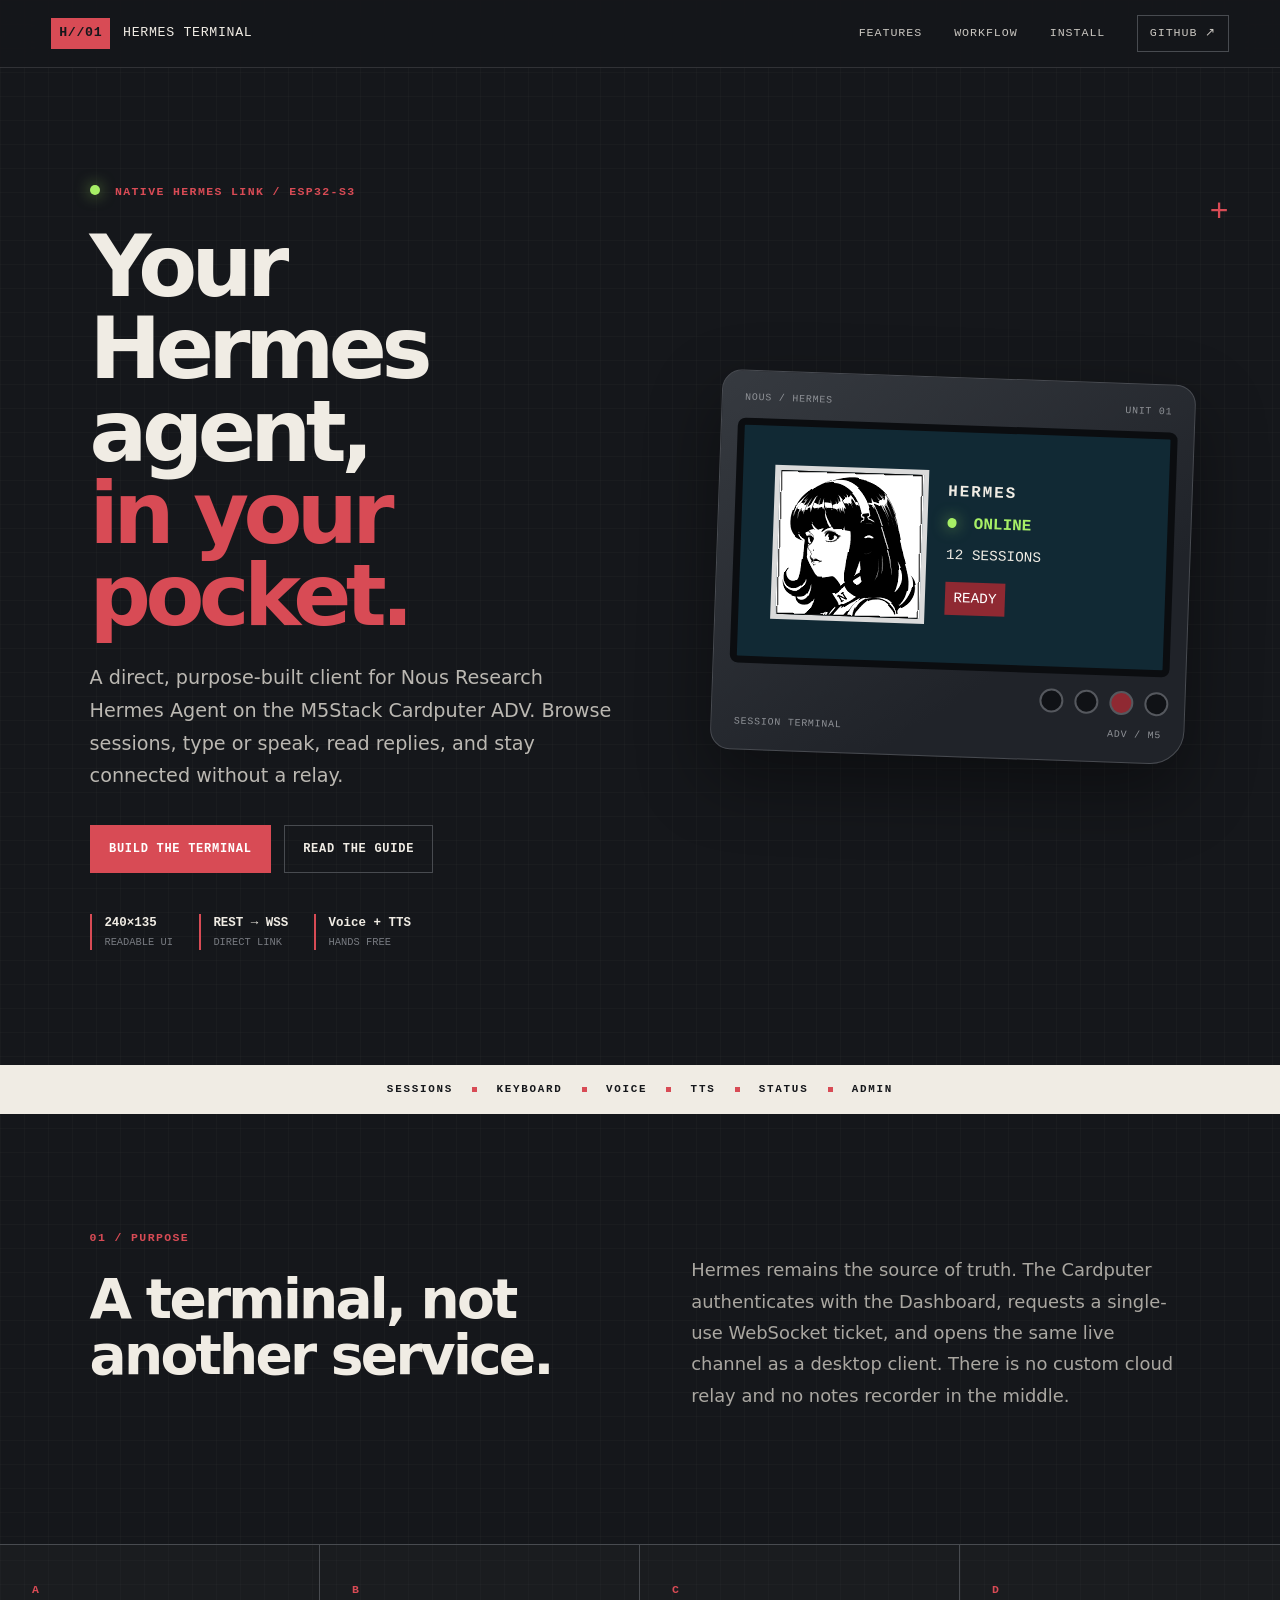
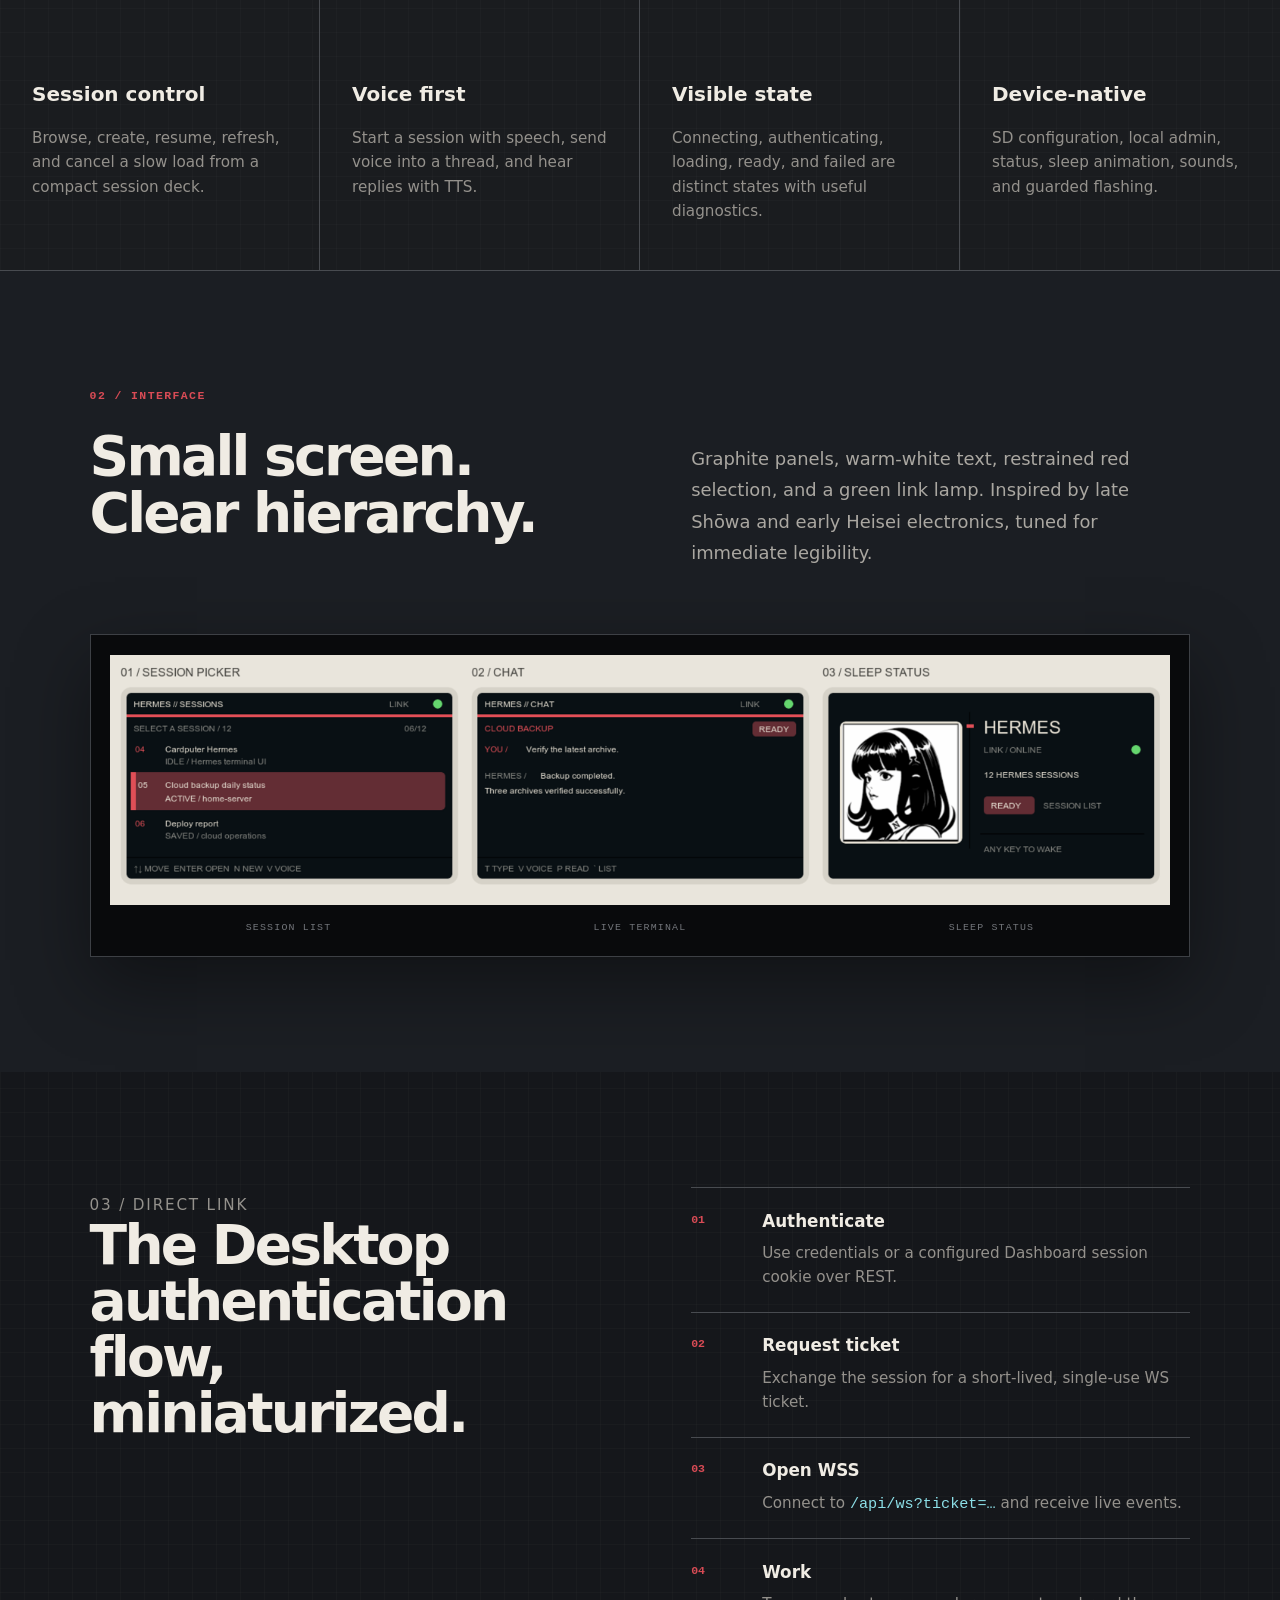
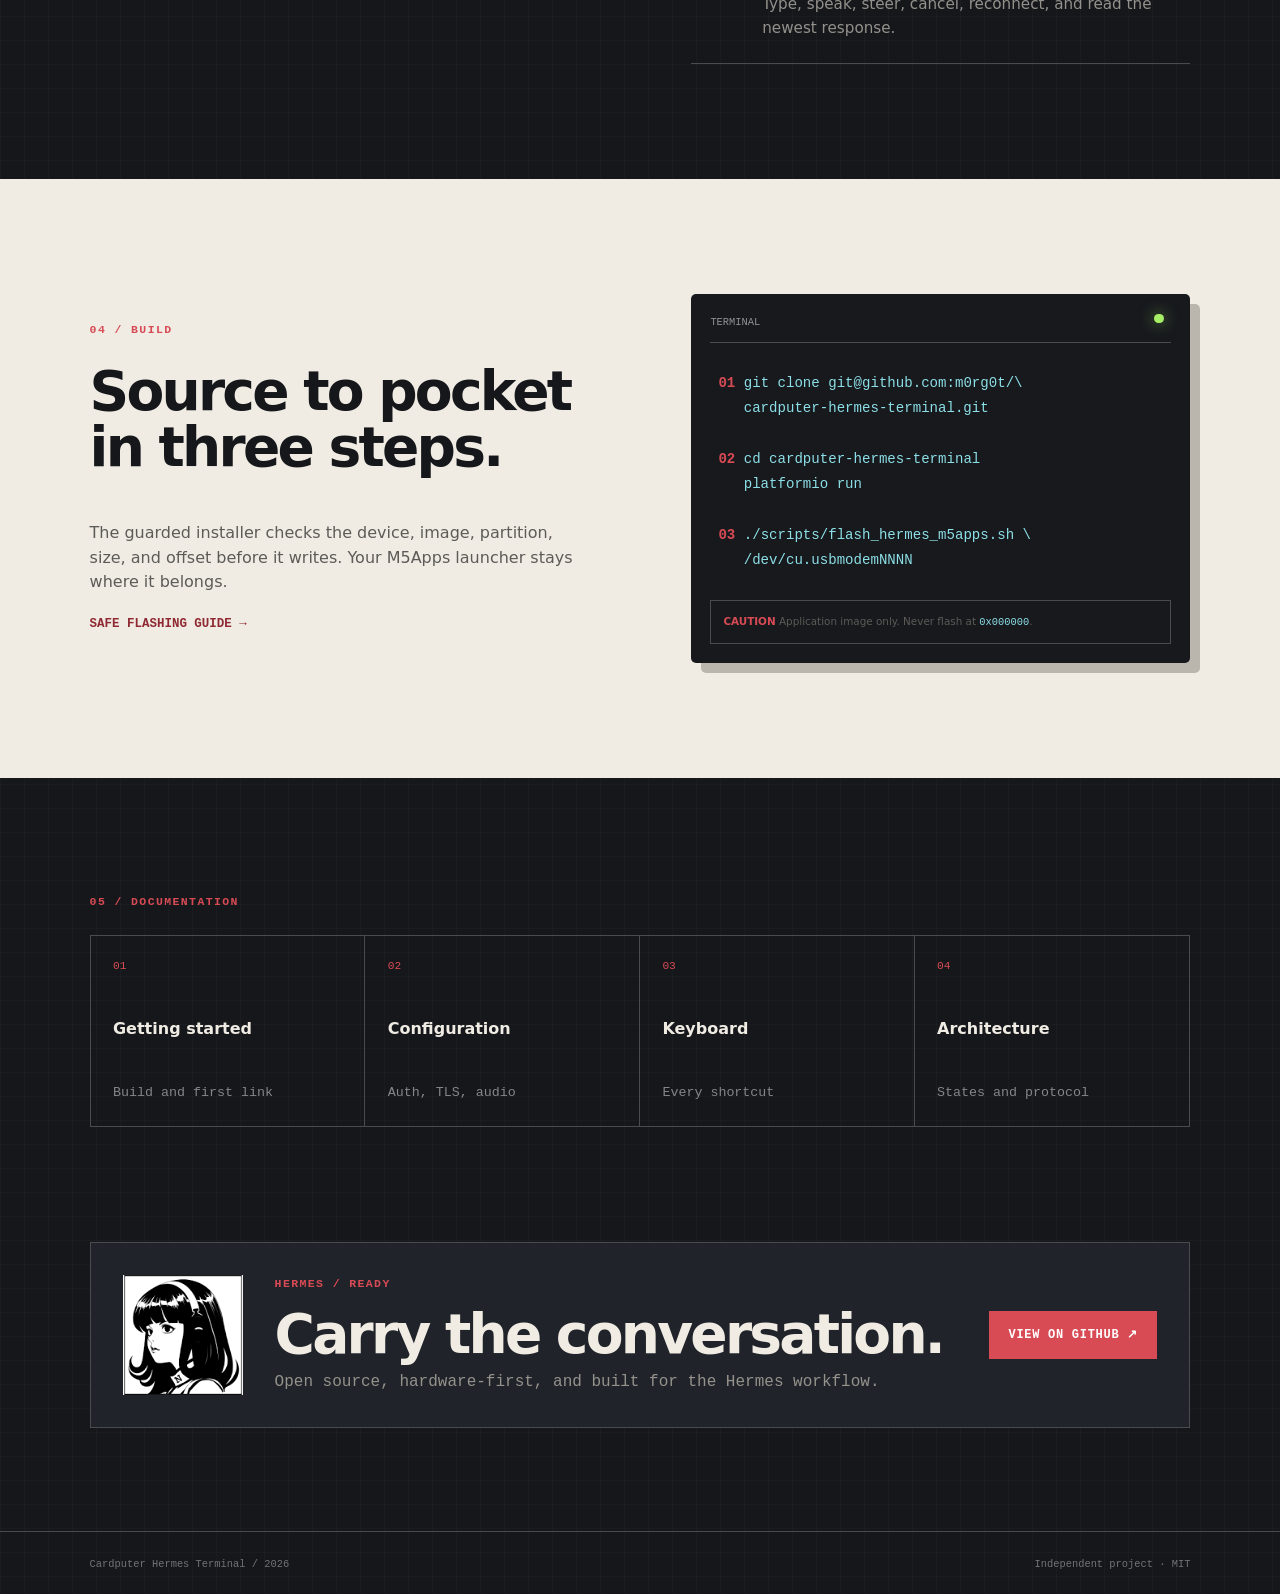
==== site/index.html @ 3d5b8fb5 "Launch Cardputer Hermes Terminal" ====
<!doctype html>
<html lang="en">
<head>
  <meta charset="utf-8">
  <meta name="viewport" content="width=device-width, initial-scale=1">
  <title>Cardputer Hermes Terminal</title>
  <meta name="description" content="A native pocket terminal for Nous Research Hermes Agent on M5Stack Cardputer ADV.">
  <meta name="theme-color" content="#17191d">
  <link rel="canonical" href="https://m0rg0t.github.io/cardputer-hermes-terminal/">
  <link rel="icon" href="assets/hermes-ready.png">
  <meta property="og:type" content="website">
  <meta property="og:title" content="Cardputer Hermes Terminal">
  <meta property="og:description" content="Sessions, chat, voice, TTS, and status — directly from a pocket terminal.">
  <meta property="og:url" content="https://m0rg0t.github.io/cardputer-hermes-terminal/">
  <meta property="og:image" content="https://m0rg0t.github.io/cardputer-hermes-terminal/assets/og.png">
  <meta name="twitter:card" content="summary_large_image">
  <link rel="stylesheet" href="styles.css">
</head>
<body>
  <a class="skip-link" href="#main">Skip to content</a>
  <header class="site-header">
    <a class="brand" href="#top"><span class="brand-mark">H//01</span><span>Hermes Terminal</span></a>
    <nav aria-label="Primary navigation">
      <a href="#features">Features</a><a href="#workflow">Workflow</a><a href="#install">Install</a>
      <a class="nav-button" href="https://github.com/m0rg0t/cardputer-hermes-terminal">GitHub ↗</a>
    </nav>
  </header>

  <main id="main">
    <section class="hero" id="top">
      <div class="hero-copy">
        <p class="eyebrow"><span class="led"></span> Native Hermes link / ESP32-S3</p>
        <h1>Your Hermes agent,<br><em>in your pocket.</em></h1>
        <p class="lede">A direct, purpose-built client for Nous Research Hermes Agent on the M5Stack Cardputer ADV. Browse sessions, type or speak, read replies, and stay connected without a relay.</p>
        <div class="hero-actions">
          <a class="button primary" href="https://github.com/m0rg0t/cardputer-hermes-terminal#quick-start">Build the terminal</a>
          <a class="button secondary" href="https://github.com/m0rg0t/cardputer-hermes-terminal/blob/main/docs/GETTING_STARTED.md">Read the guide</a>
        </div>
        <ul class="signal-row"><li><strong>240×135</strong><span>readable UI</span></li><li><strong>REST → WSS</strong><span>direct link</span></li><li><strong>Voice + TTS</strong><span>hands free</span></li></ul>
      </div>
      <div class="terminal-card">
        <div class="terminal-label"><span>NOUS / HERMES</span><span>UNIT 01</span></div>
        <div class="terminal-screen">
          <img src="assets/hermes-ready.png" alt="Hermes portrait">
          <div class="screen-copy"><p>HERMES</p><strong><span class="led"></span> ONLINE</strong><span>12 SESSIONS</span><span class="ready">READY</span></div>
        </div>
        <div class="terminal-controls" aria-hidden="true"><span></span><span></span><span class="red"></span><span></span></div>
        <div class="terminal-foot"><span>SESSION TERMINAL</span><span>ADV / M5</span></div>
      </div>
    </section>

    <section class="ticker"><span>SESSIONS</span><i></i><span>KEYBOARD</span><i></i><span>VOICE</span><i></i><span>TTS</span><i></i><span>STATUS</span><i></i><span>ADMIN</span></section>

    <section class="section intro" id="features">
      <div><p class="section-no">01 / PURPOSE</p><h2>A terminal, not another service.</h2></div>
      <p>Hermes remains the source of truth. The Cardputer authenticates with the Dashboard, requests a single-use WebSocket ticket, and opens the same live channel as a desktop client. There is no custom cloud relay and no notes recorder in the middle.</p>
    </section>

    <section class="feature-grid">
      <article><span>A</span><h3>Session control</h3><p>Browse, create, resume, refresh, and cancel a slow load from a compact session deck.</p></article>
      <article><span>B</span><h3>Voice first</h3><p>Start a session with speech, send voice into a thread, and hear replies with TTS.</p></article>
      <article><span>C</span><h3>Visible state</h3><p>Connecting, authenticating, loading, ready, and failed are distinct states with useful diagnostics.</p></article>
      <article><span>D</span><h3>Device-native</h3><p>SD configuration, local admin, status, sleep animation, sounds, and guarded flashing.</p></article>
    </section>

    <section class="preview section" id="workflow">
      <div class="split-head"><div><p class="section-no">02 / INTERFACE</p><h2>Small screen.<br>Clear hierarchy.</h2></div><p>Graphite panels, warm-white text, restrained red selection, and a green link lamp. Inspired by late Shōwa and early Heisei electronics, tuned for immediate legibility.</p></div>
      <figure><img src="assets/pocket-terminal-preview.png" alt="Session list, chat terminal, and Hermes sleep screen previews" loading="lazy"><figcaption><span>SESSION LIST</span><span>LIVE TERMINAL</span><span>SLEEP STATUS</span></figcaption></figure>
    </section>

    <section class="flow section">
      <div><p class="section-no">03 / DIRECT LINK</p><h2>The Desktop authentication flow, miniaturized.</h2></div>
      <ol>
        <li><span>01</span><div><strong>Authenticate</strong><p>Use credentials or a configured Dashboard session cookie over REST.</p></div></li>
        <li><span>02</span><div><strong>Request ticket</strong><p>Exchange the session for a short-lived, single-use WS ticket.</p></div></li>
        <li><span>03</span><div><strong>Open WSS</strong><p>Connect to <code>/api/ws?ticket=…</code> and receive live events.</p></div></li>
        <li><span>04</span><div><strong>Work</strong><p>Type, speak, steer, cancel, reconnect, and read the newest response.</p></div></li>
      </ol>
    </section>

    <section class="install section" id="install">
      <div><p class="section-no">04 / BUILD</p><h2>Source to pocket<br>in three steps.</h2><p>The guarded installer checks the device, image, partition, size, and offset before it writes. Your M5Apps launcher stays where it belongs.</p><a class="text-link" href="https://github.com/m0rg0t/cardputer-hermes-terminal/blob/main/docs/SAFE_FLASHING.md">Safe flashing guide →</a></div>
      <div class="code-deck"><div><span>TERMINAL</span><span class="led"></span></div><pre><code><b>01</b> git clone git@github.com:m0rg0t/\
   cardputer-hermes-terminal.git

<b>02</b> cd cardputer-hermes-terminal
   platformio run

<b>03</b> ./scripts/flash_hermes_m5apps.sh \
   /dev/cu.usbmodemNNNN</code></pre><p><strong>CAUTION</strong> Application image only. Never flash at <code>0x000000</code>.</p></div>
    </section>

    <section class="docs section">
      <p class="section-no">05 / DOCUMENTATION</p>
      <div class="docs-grid">
        <a href="https://github.com/m0rg0t/cardputer-hermes-terminal/blob/main/docs/GETTING_STARTED.md"><span>01</span><strong>Getting started</strong><small>Build and first link</small></a>
        <a href="https://github.com/m0rg0t/cardputer-hermes-terminal/blob/main/docs/CONFIGURATION.md"><span>02</span><strong>Configuration</strong><small>Auth, TLS, audio</small></a>
        <a href="https://github.com/m0rg0t/cardputer-hermes-terminal/blob/main/docs/KEYBOARD_REFERENCE.md"><span>03</span><strong>Keyboard</strong><small>Every shortcut</small></a>
        <a href="https://github.com/m0rg0t/cardputer-hermes-terminal/blob/main/docs/ARCHITECTURE.md"><span>04</span><strong>Architecture</strong><small>States and protocol</small></a>
      </div>
    </section>

    <section class="final-cta"><img src="assets/hermes-ready.png" alt=""><div><p class="section-no">HERMES / READY</p><h2>Carry the conversation.</h2><p>Open source, hardware-first, and built for the Hermes workflow.</p></div><a class="button primary" href="https://github.com/m0rg0t/cardputer-hermes-terminal">View on GitHub ↗</a></section>
  </main>
  <footer><span>Cardputer Hermes Terminal / 2026</span><span>Independent project · MIT</span></footer>
</body>
</html>
---- site/styles.css ----
:root{--ink:#15171b;--panel:#202329;--paper:#f0ece4;--muted:#a7a49e;--line:#484b50;--red:#d84b55;--red-dark:#8f2932;--green:#a7ef66;--cyan:#8cdfe7;--shadow:0 28px 70px #0006}*{box-sizing:border-box}html{scroll-behavior:smooth}body{margin:0;color:var(--paper);background:linear-gradient(#ffffff05 1px,transparent 1px),linear-gradient(90deg,#ffffff05 1px,transparent 1px),var(--ink);background-size:24px 24px;font-family:SFMono-Regular,"Roboto Mono",ui-monospace,monospace;line-height:1.55}a{color:inherit}img{max-width:100%;display:block}.skip-link{position:fixed;left:1rem;top:-4rem;z-index:100;padding:.7rem 1rem;background:var(--paper);color:var(--ink)}.skip-link:focus{top:1rem}.site-header{position:sticky;top:0;z-index:20;display:flex;align-items:center;justify-content:space-between;min-height:68px;padding:0 clamp(1rem,4vw,4rem);border-bottom:1px solid #ffffff1f;background:#15171be8;backdrop-filter:blur(18px)}.brand{display:flex;align-items:center;gap:.8rem;text-decoration:none;text-transform:uppercase;letter-spacing:.05em;font-size:.83rem}.brand-mark{padding:.35rem .5rem;color:var(--ink);background:var(--red);font-weight:900}nav{display:flex;align-items:center;gap:clamp(.8rem,2.5vw,2.2rem)}nav a{color:#c9c6c0;font-size:.73rem;text-decoration:none;text-transform:uppercase;letter-spacing:.08em}nav a:hover,nav a:focus-visible{color:#fff}.nav-button{padding:.52rem .72rem;border:1px solid var(--line)}main{overflow:hidden}.hero{min-height:min(820px,calc(100vh - 68px));display:grid;grid-template-columns:minmax(0,1.05fr) minmax(320px,.95fr);gap:clamp(3rem,8vw,8rem);align-items:center;padding:clamp(4rem,9vw,9rem) clamp(1.25rem,7vw,8rem);position:relative}.hero:before{content:"+";position:absolute;right:4vw;top:12%;color:var(--red);font-size:2rem}.eyebrow,.section-no{margin:0 0 1.5rem;color:var(--red);font-size:.72rem;font-weight:800;letter-spacing:.12em;text-transform:uppercase}.led{display:inline-block;width:.62rem;height:.62rem;margin-right:.45rem;border-radius:50%;background:var(--green);box-shadow:0 0 15px #a7ef66a6}h1,h2,h3,p{margin-top:0}h1{margin-bottom:1.6rem;font:800 clamp(2.8rem,6.7vw,6.8rem)/.96 system-ui,sans-serif;letter-spacing:-.065em}h1 em{color:var(--red);font-style:normal}.lede{max-width:700px;color:#bbb8b2;font:400 clamp(1rem,1.5vw,1.25rem)/1.7 system-ui,sans-serif}.hero-actions{display:flex;flex-wrap:wrap;gap:.8rem;margin:2rem 0 2.6rem}.button{display:inline-flex;min-height:48px;align-items:center;justify-content:center;padding:.8rem 1.15rem;border:1px solid var(--line);text-decoration:none;text-transform:uppercase;letter-spacing:.06em;font-size:.75rem;font-weight:900}.button.primary{background:var(--red);border-color:var(--red);color:#fff}.button.primary:hover,.button.primary:focus-visible{background:#f15a65}.button.secondary:hover,.button.secondary:focus-visible{border-color:var(--paper)}.signal-row{display:flex;flex-wrap:wrap;gap:1.6rem;padding:0;margin:0;list-style:none}.signal-row li{display:grid;padding-left:.8rem;border-left:2px solid var(--red)}.signal-row strong{font-size:.78rem}.signal-row span{color:#777a80;font-size:.65rem;text-transform:uppercase}.terminal-card{max-width:520px;width:100%;justify-self:end;padding:1rem;border:1px solid #484b51;border-radius:20px 20px 34px 20px;background:linear-gradient(145deg,#363a40,#202329 70%);box-shadow:var(--shadow);transform:rotate(2deg)}.terminal-label,.terminal-foot{display:flex;justify-content:space-between;color:#8f9297;font-size:.62rem;letter-spacing:.08em}.terminal-label{padding:.2rem .4rem .8rem}.terminal-foot{padding:.8rem .4rem .2rem}.terminal-screen{aspect-ratio:16/8.9;display:grid;grid-template-columns:.9fr 1.1fr;gap:1.2rem;align-items:center;padding:clamp(1rem,3vw,2rem);border:7px solid #0b0d10;border-radius:8px;background:#112934}.terminal-screen img{width:100%;aspect-ratio:1;object-fit:cover;image-rendering:pixelated;filter:grayscale(1) contrast(1.16);border:5px solid var(--cyan)}.screen-copy{display:grid;gap:.45rem}.screen-copy p{margin:0;font-weight:900;letter-spacing:.12em}.screen-copy strong{color:var(--green);font-size:clamp(.75rem,1.5vw,1rem)}.screen-copy span{font-size:clamp(.67rem,1.25vw,.9rem)}.screen-copy .ready{margin-top:.5rem;padding:.35rem .55rem;width:max-content;background:var(--red-dark);color:#fff}.terminal-controls{display:flex;justify-content:flex-end;gap:.7rem;padding-top:.9rem}.terminal-controls span{width:24px;height:24px;border-radius:50%;background:#101216;border:2px solid #55585e}.terminal-controls .red{background:var(--red-dark)}.ticker{display:flex;gap:1.2rem;align-items:center;justify-content:center;overflow:hidden;white-space:nowrap;padding:1rem;background:var(--paper);color:var(--ink);font-size:.68rem;font-weight:900;letter-spacing:.16em}.ticker i{width:5px;height:5px;background:var(--red)}.section{padding:clamp(4.5rem,9vw,9rem) clamp(1.25rem,7vw,8rem)}.intro,.split-head,.flow,.install{display:grid;grid-template-columns:1fr 1fr;gap:clamp(2rem,8vw,8rem);align-items:end}h2{font:800 clamp(2.2rem,4.3vw,4.6rem)/1.02 system-ui,sans-serif;letter-spacing:-.05em}.intro>p,.split-head>p{color:#aaa7a1;font:400 clamp(1rem,1.4vw,1.2rem)/1.75 system-ui,sans-serif}.feature-grid{display:grid;grid-template-columns:repeat(4,1fr);border-block:1px solid var(--line)}.feature-grid article{min-height:280px;padding:2rem;border-right:1px solid var(--line);background:#ffffff05}.feature-grid article:last-child{border-right:0}.feature-grid article>span,.flow li>span{color:var(--red);font-size:.72rem;font-weight:900}.feature-grid h3{margin-top:5rem;font:700 1.25rem system-ui,sans-serif}.feature-grid p,.flow p{color:#94918c;font:.95rem/1.6 system-ui,sans-serif}.preview{background:#1b1e23}.split-head{margin-bottom:3rem}.preview figure{margin:0;padding:clamp(.5rem,1.5vw,1.2rem);background:#090a0c;border:1px solid #3d4045;box-shadow:var(--shadow)}.preview figure img{width:100%}.preview figcaption{display:flex;justify-content:space-around;padding:.9rem .3rem .1rem;color:#73767b;font-size:.62rem;letter-spacing:.12em}.flow{align-items:start}.flow ol{margin:0;padding:0;list-style:none;border-top:1px solid var(--line)}.flow li{display:grid;grid-template-columns:55px 1fr;gap:1rem;padding:1.4rem 0;border-bottom:1px solid var(--line)}.flow strong{font:700 1.05rem system-ui,sans-serif}.flow p{margin:.35rem 0 0}.install{align-items:center;background:var(--paper);color:var(--ink)}.install>div>p:not(.section-no){color:#5d5b57;font-family:system-ui,sans-serif}.text-link{color:var(--red-dark);font-size:.78rem;font-weight:900;text-decoration:none;text-transform:uppercase}.code-deck{padding:1.2rem;color:var(--paper);background:#17191d;border-radius:5px;box-shadow:10px 10px #bbb6ad}.code-deck>div{display:flex;justify-content:space-between;padding-bottom:.8rem;border-bottom:1px solid var(--line);color:#8f9297;font-size:.65rem}.code-deck pre{margin:0;padding:1.7rem .5rem;overflow:auto;font-size:clamp(.68rem,1.1vw,.9rem);line-height:1.8}.code-deck b{color:var(--red)}.code-deck>p{margin:0;padding:.75rem;color:#a5a19a;border:1px solid var(--line);font-size:.65rem}.code-deck>p strong{color:var(--red)}code{color:var(--cyan)}.docs-grid{display:grid;grid-template-columns:repeat(4,1fr);border:1px solid var(--line)}.docs-grid a{min-height:190px;display:grid;align-content:space-between;padding:1.4rem;border-right:1px solid var(--line);text-decoration:none}.docs-grid a:last-child{border-right:0}.docs-grid a:hover,.docs-grid a:focus-visible{background:var(--red-dark)}.docs-grid span{color:var(--red);font-size:.7rem}.docs-grid strong{font-family:system-ui,sans-serif}.docs-grid small{color:#83868b}.final-cta{margin:0 clamp(1.25rem,7vw,8rem) clamp(4rem,8vw,8rem);display:grid;grid-template-columns:120px 1fr auto;gap:2rem;align-items:center;padding:2rem;background:#202329;border:1px solid var(--line)}.final-cta img{width:120px;filter:grayscale(1) contrast(1.1)}.final-cta h2{margin-bottom:.5rem}.final-cta p{color:#95928c;margin-bottom:0}.final-cta .section-no{color:var(--red);margin-bottom:.8rem}footer{display:flex;justify-content:space-between;padding:1.5rem clamp(1.25rem,7vw,8rem);border-top:1px solid var(--line);color:#707378;font-size:.65rem}@media(max-width:900px){nav a:not(.nav-button){display:none}.hero,.intro,.split-head,.flow,.install{grid-template-columns:1fr}.terminal-card{justify-self:center}.feature-grid,.docs-grid{grid-template-columns:repeat(2,1fr)}.feature-grid article:nth-child(2),.docs-grid a:nth-child(2){border-right:0}.feature-grid article:nth-child(-n+2),.docs-grid a:nth-child(-n+2){border-bottom:1px solid var(--line)}.final-cta{grid-template-columns:80px 1fr}.final-cta img{width:80px}.final-cta .button{grid-column:1/-1}}@media(max-width:560px){.brand span:last-child{display:none}.hero{grid-template-columns:1fr;padding-top:5rem}h1{font-size:clamp(2.6rem,15vw,4.5rem)}.terminal-screen{gap:.7rem;padding:.8rem}.feature-grid,.docs-grid{grid-template-columns:1fr}.feature-grid article,.docs-grid a{border-right:0;border-bottom:1px solid var(--line)}.feature-grid article:last-child,.docs-grid a:last-child{border-bottom:0}.feature-grid article{min-height:220px}.feature-grid h3{margin-top:3rem}.preview figcaption{font-size:.5rem}.final-cta{grid-template-columns:1fr}.final-cta img{width:96px}footer{flex-direction:column;gap:.5rem}}@media(prefers-reduced-motion:reduce){html{scroll-behavior:auto}}
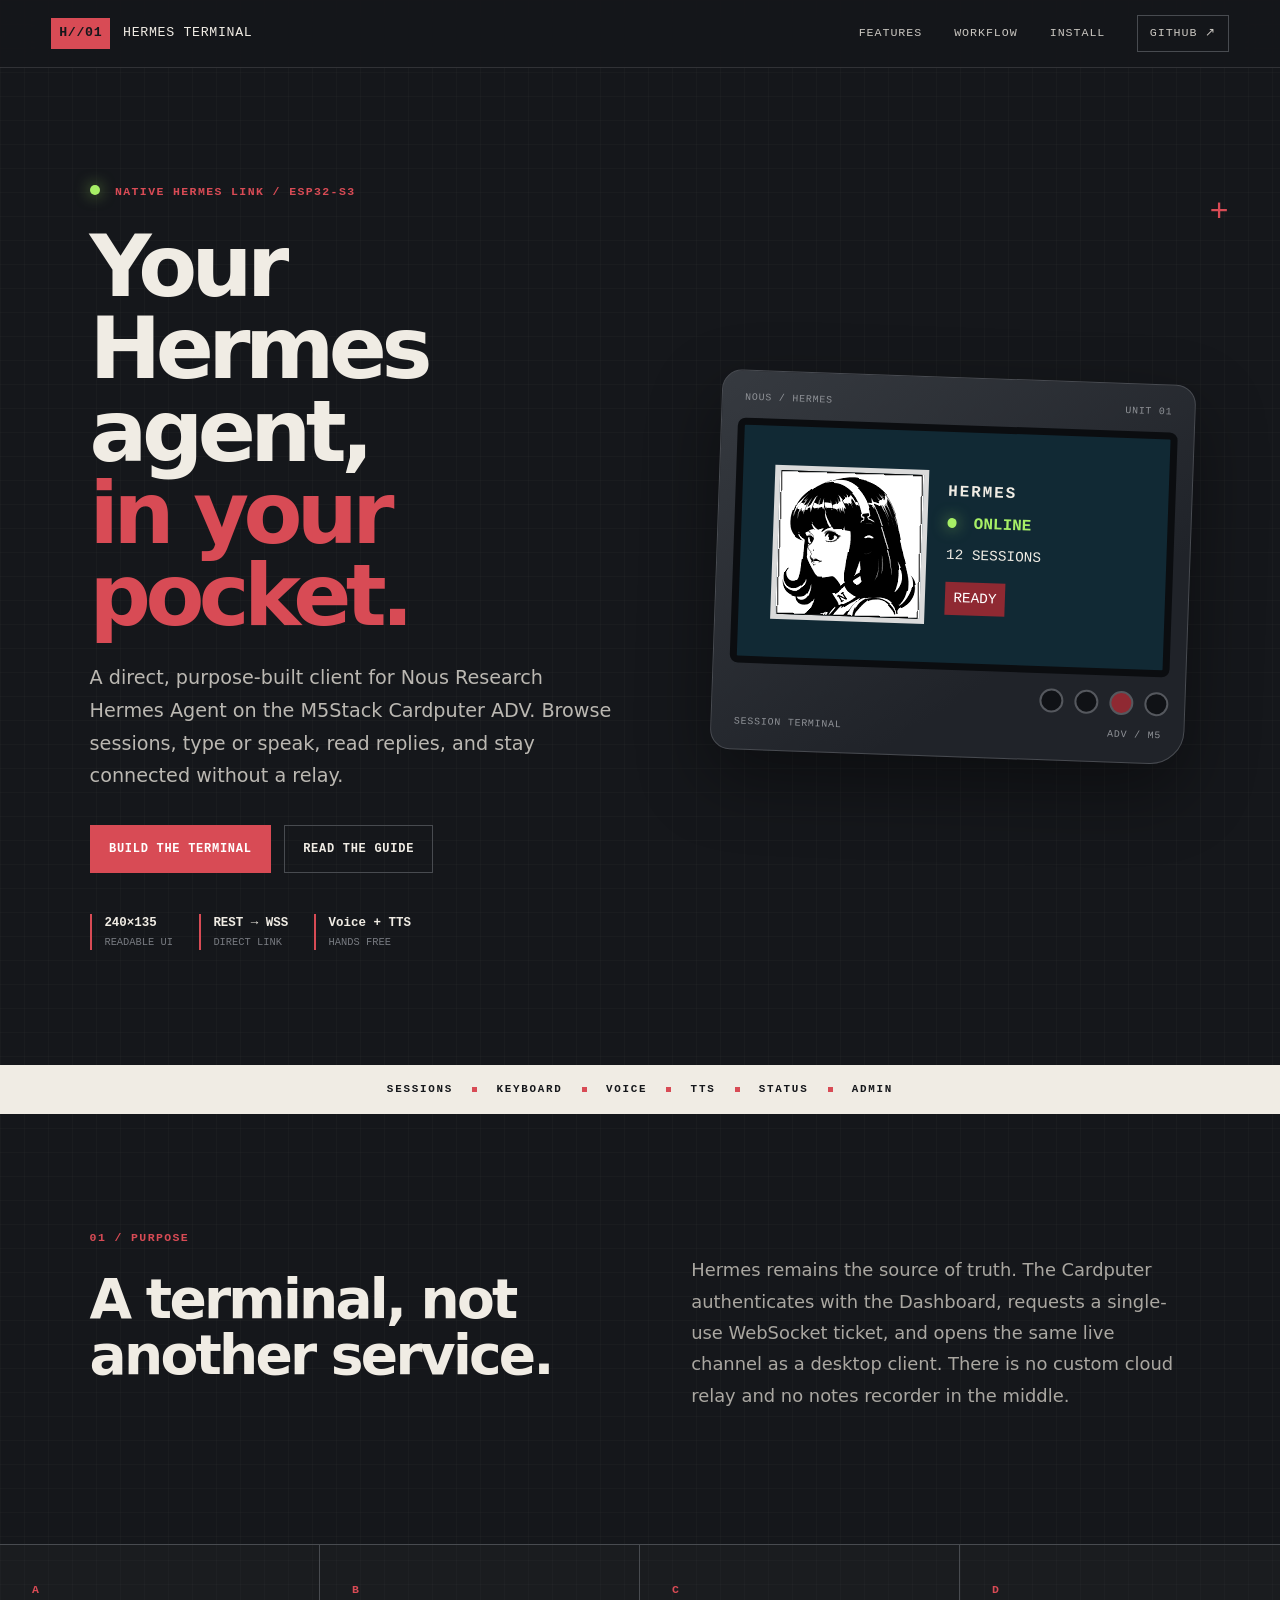
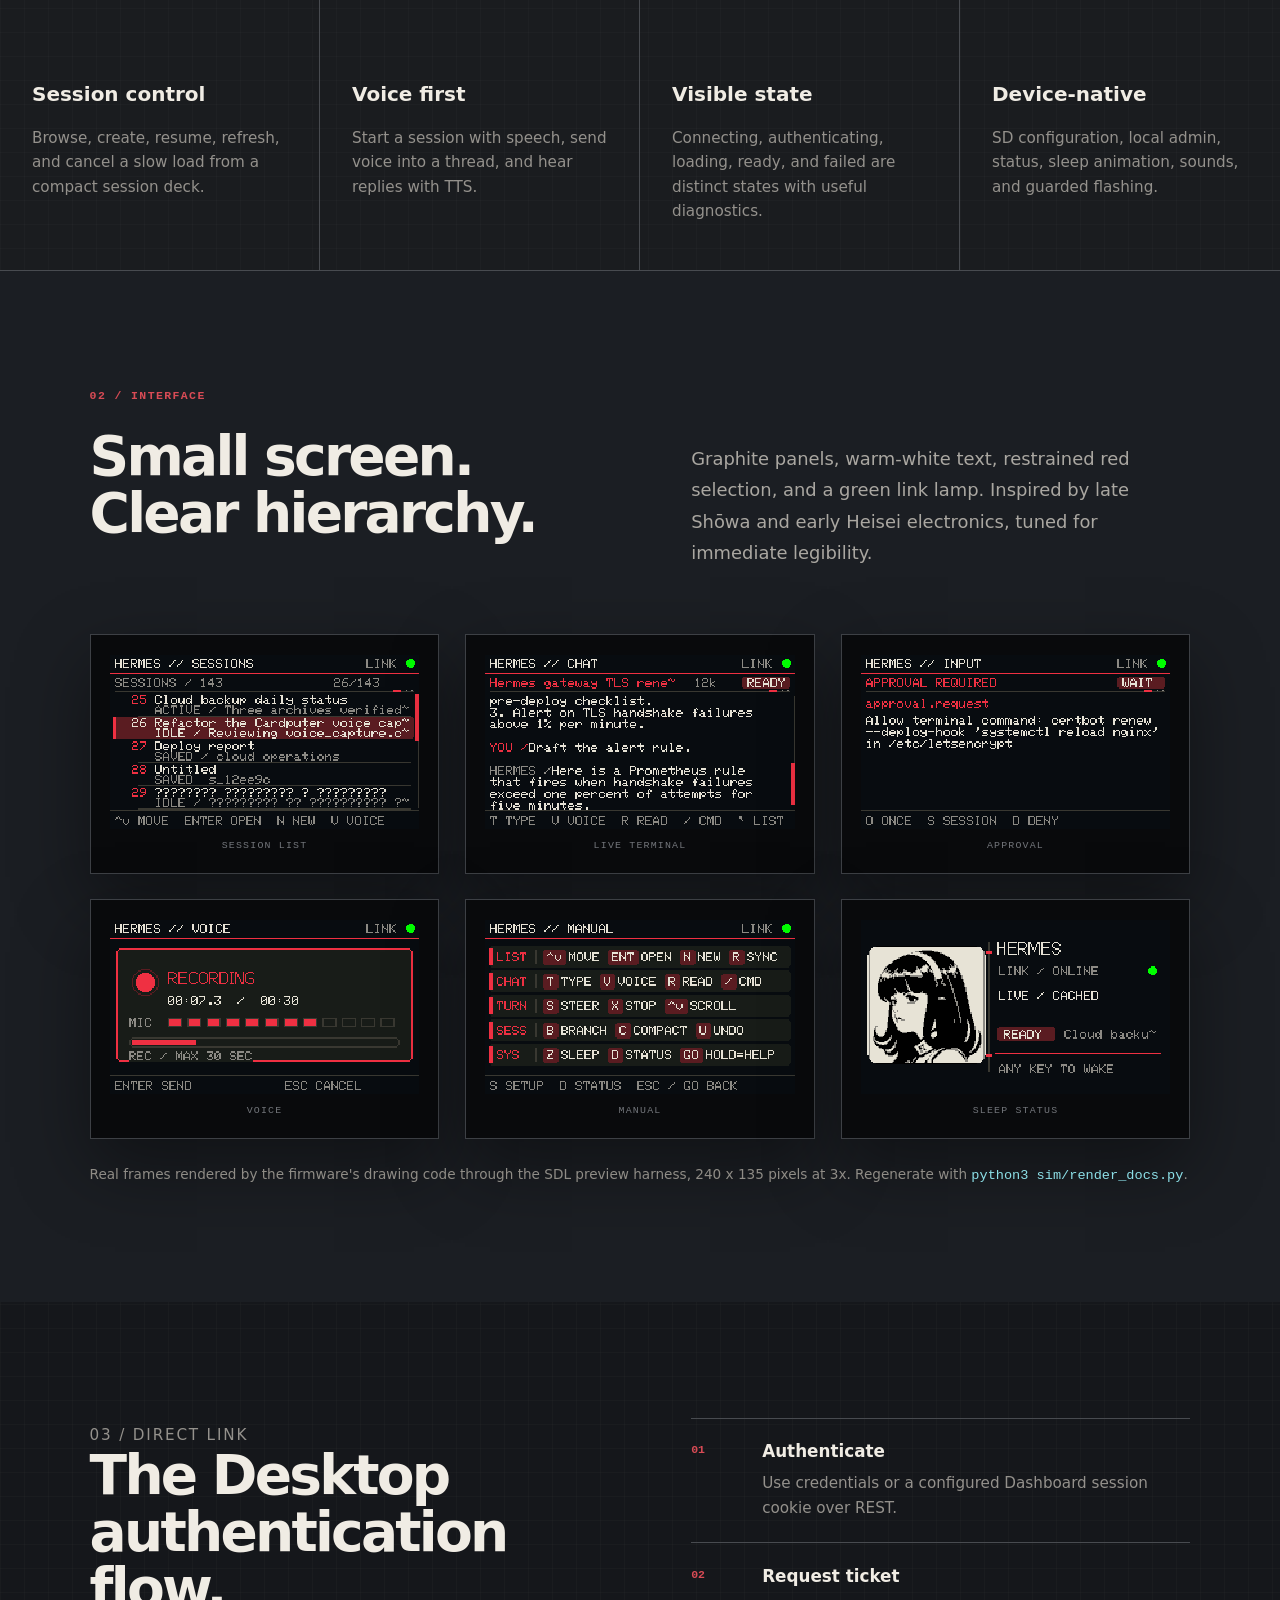
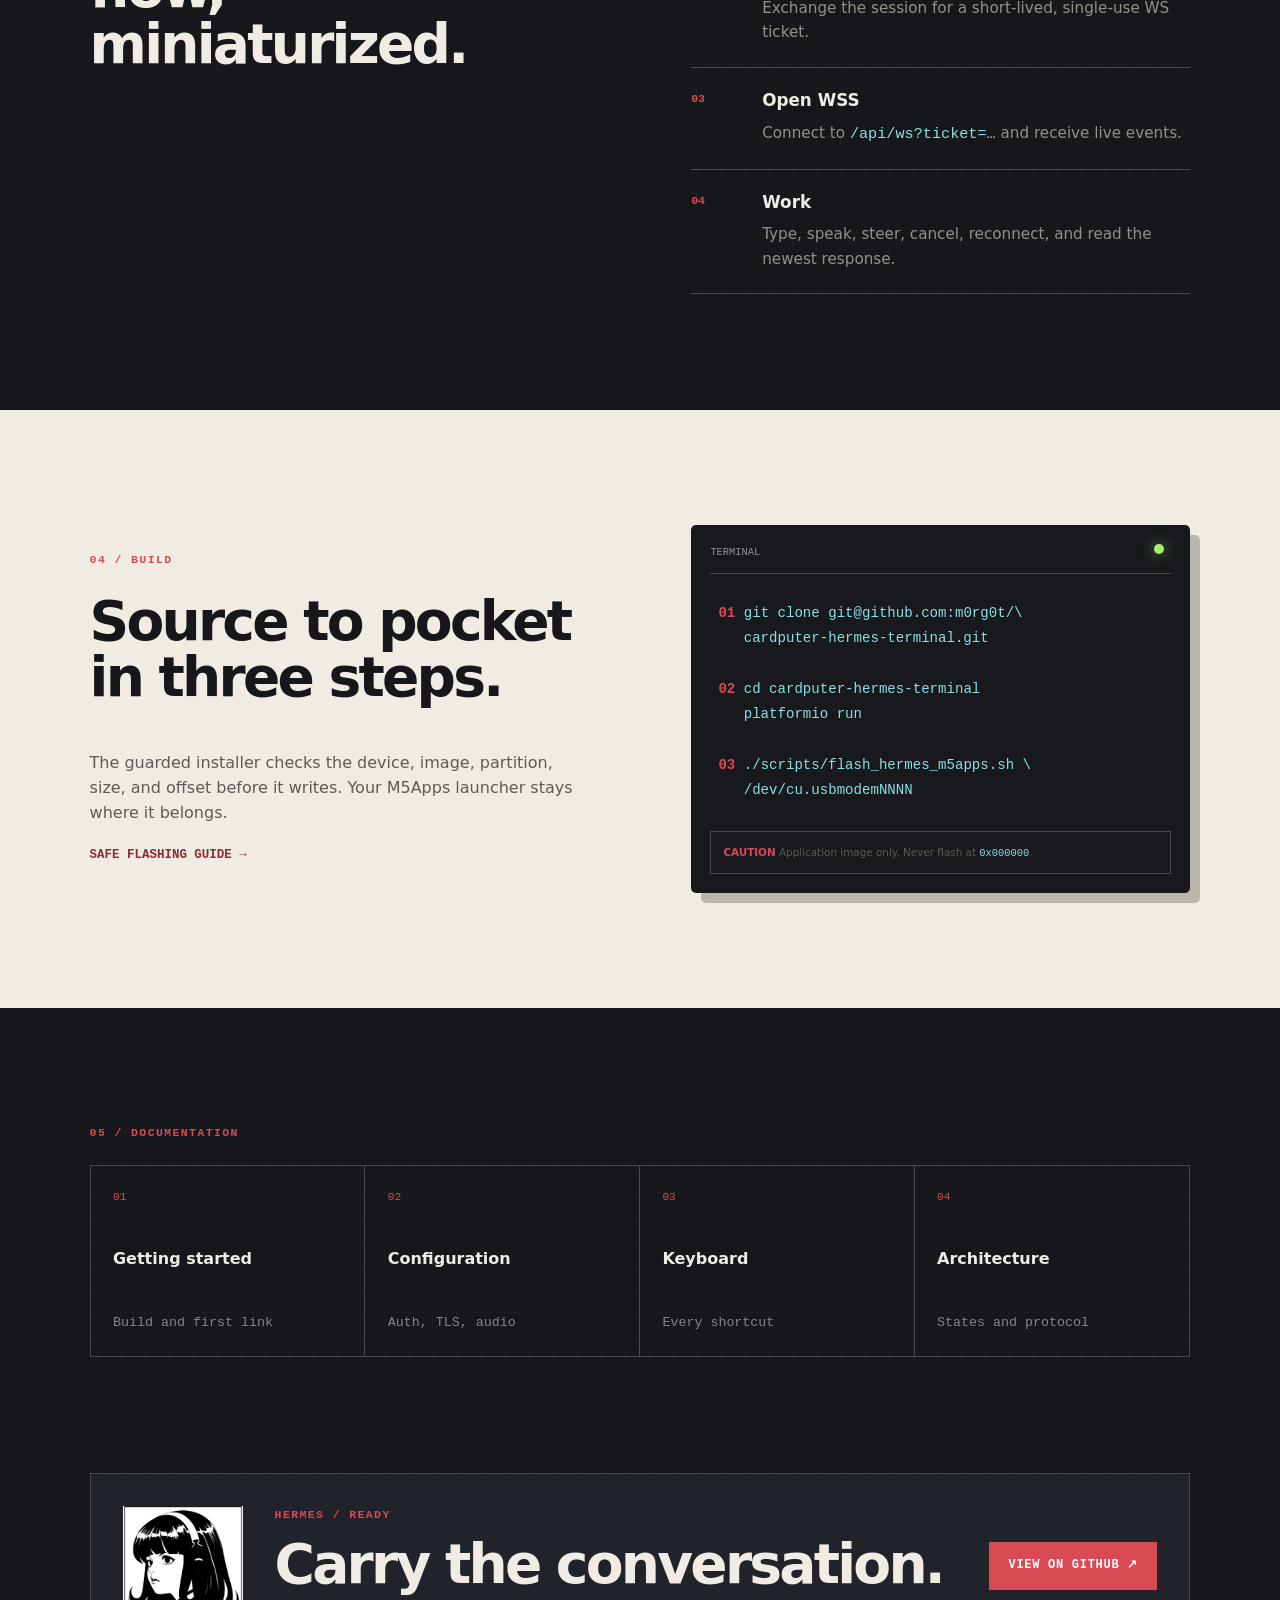
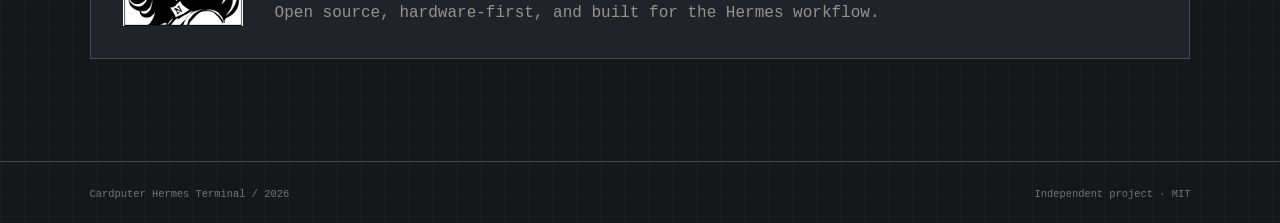
==== commit 0faa2366: "Use rendered screens in README, docs, and site Phase 5: replace the hand-drawn SVG/PNG mock-ups with" ====
--- a/site/index.html
+++ b/site/index.html
@@ -65,7 +65,15 @@
 
     <section class="preview section" id="workflow">
       <div class="split-head"><div><p class="section-no">02 / INTERFACE</p><h2>Small screen.<br>Clear hierarchy.</h2></div><p>Graphite panels, warm-white text, restrained red selection, and a green link lamp. Inspired by late Shōwa and early Heisei electronics, tuned for immediate legibility.</p></div>
-      <figure><img src="assets/pocket-terminal-preview.png" alt="Session list, chat terminal, and Hermes sleep screen previews" loading="lazy"><figcaption><span>SESSION LIST</span><span>LIVE TERMINAL</span><span>SLEEP STATUS</span></figcaption></figure>
+      <div class="shots">
+        <figure><img src="assets/screens/sessions-list.png" width="720" height="405" alt="Session list with 143 cached sessions" loading="lazy"><figcaption>SESSION LIST</figcaption></figure>
+        <figure><img src="assets/screens/chat-long.png" width="720" height="405" alt="Chat transcript with a word-wrapped Hermes reply" loading="lazy"><figcaption>LIVE TERMINAL</figcaption></figure>
+        <figure><img src="assets/screens/approval.png" width="720" height="405" alt="Tool approval request with once, session, and deny choices" loading="lazy"><figcaption>APPROVAL</figcaption></figure>
+        <figure><img src="assets/screens/recording.png" width="720" height="405" alt="Voice recording with a twelve segment level meter" loading="lazy"><figcaption>VOICE</figcaption></figure>
+        <figure><img src="assets/screens/help-manual.png" width="720" height="405" alt="On-device key manual" loading="lazy"><figcaption>MANUAL</figcaption></figure>
+        <figure><img src="assets/screens/sleep-ready.png" width="720" height="405" alt="Hermes portrait sleep screen" loading="lazy"><figcaption>SLEEP STATUS</figcaption></figure>
+      </div>
+      <p class="shots-note">Real frames rendered by the firmware's drawing code through the SDL preview harness, 240 x 135 pixels at 3x. Regenerate with <code>python3 sim/render_docs.py</code>.</p>
     </section>
 
     <section class="flow section">
--- a/site/styles.css
+++ b/site/styles.css
@@ -1 +1 @@
-:root{--ink:#15171b;--panel:#202329;--paper:#f0ece4;--muted:#a7a49e;--line:#484b50;--red:#d84b55;--red-dark:#8f2932;--green:#a7ef66;--cyan:#8cdfe7;--shadow:0 28px 70px #0006}*{box-sizing:border-box}html{scroll-behavior:smooth}body{margin:0;color:var(--paper);background:linear-gradient(#ffffff05 1px,transparent 1px),linear-gradient(90deg,#ffffff05 1px,transparent 1px),var(--ink);background-size:24px 24px;font-family:SFMono-Regular,"Roboto Mono",ui-monospace,monospace;line-height:1.55}a{color:inherit}img{max-width:100%;display:block}.skip-link{position:fixed;left:1rem;top:-4rem;z-index:100;padding:.7rem 1rem;background:var(--paper);color:var(--ink)}.skip-link:focus{top:1rem}.site-header{position:sticky;top:0;z-index:20;display:flex;align-items:center;justify-content:space-between;min-height:68px;padding:0 clamp(1rem,4vw,4rem);border-bottom:1px solid #ffffff1f;background:#15171be8;backdrop-filter:blur(18px)}.brand{display:flex;align-items:center;gap:.8rem;text-decoration:none;text-transform:uppercase;letter-spacing:.05em;font-size:.83rem}.brand-mark{padding:.35rem .5rem;color:var(--ink);background:var(--red);font-weight:900}nav{display:flex;align-items:center;gap:clamp(.8rem,2.5vw,2.2rem)}nav a{color:#c9c6c0;font-size:.73rem;text-decoration:none;text-transform:uppercase;letter-spacing:.08em}nav a:hover,nav a:focus-visible{color:#fff}.nav-button{padding:.52rem .72rem;border:1px solid var(--line)}main{overflow:hidden}.hero{min-height:min(820px,calc(100vh - 68px));display:grid;grid-template-columns:minmax(0,1.05fr) minmax(320px,.95fr);gap:clamp(3rem,8vw,8rem);align-items:center;padding:clamp(4rem,9vw,9rem) clamp(1.25rem,7vw,8rem);position:relative}.hero:before{content:"+";position:absolute;right:4vw;top:12%;color:var(--red);font-size:2rem}.eyebrow,.section-no{margin:0 0 1.5rem;color:var(--red);font-size:.72rem;font-weight:800;letter-spacing:.12em;text-transform:uppercase}.led{display:inline-block;width:.62rem;height:.62rem;margin-right:.45rem;border-radius:50%;background:var(--green);box-shadow:0 0 15px #a7ef66a6}h1,h2,h3,p{margin-top:0}h1{margin-bottom:1.6rem;font:800 clamp(2.8rem,6.7vw,6.8rem)/.96 system-ui,sans-serif;letter-spacing:-.065em}h1 em{color:var(--red);font-style:normal}.lede{max-width:700px;color:#bbb8b2;font:400 clamp(1rem,1.5vw,1.25rem)/1.7 system-ui,sans-serif}.hero-actions{display:flex;flex-wrap:wrap;gap:.8rem;margin:2rem 0 2.6rem}.button{display:inline-flex;min-height:48px;align-items:center;justify-content:center;padding:.8rem 1.15rem;border:1px solid var(--line);text-decoration:none;text-transform:uppercase;letter-spacing:.06em;font-size:.75rem;font-weight:900}.button.primary{background:var(--red);border-color:var(--red);color:#fff}.button.primary:hover,.button.primary:focus-visible{background:#f15a65}.button.secondary:hover,.button.secondary:focus-visible{border-color:var(--paper)}.signal-row{display:flex;flex-wrap:wrap;gap:1.6rem;padding:0;margin:0;list-style:none}.signal-row li{display:grid;padding-left:.8rem;border-left:2px solid var(--red)}.signal-row strong{font-size:.78rem}.signal-row span{color:#777a80;font-size:.65rem;text-transform:uppercase}.terminal-card{max-width:520px;width:100%;justify-self:end;padding:1rem;border:1px solid #484b51;border-radius:20px 20px 34px 20px;background:linear-gradient(145deg,#363a40,#202329 70%);box-shadow:var(--shadow);transform:rotate(2deg)}.terminal-label,.terminal-foot{display:flex;justify-content:space-between;color:#8f9297;font-size:.62rem;letter-spacing:.08em}.terminal-label{padding:.2rem .4rem .8rem}.terminal-foot{padding:.8rem .4rem .2rem}.terminal-screen{aspect-ratio:16/8.9;display:grid;grid-template-columns:.9fr 1.1fr;gap:1.2rem;align-items:center;padding:clamp(1rem,3vw,2rem);border:7px solid #0b0d10;border-radius:8px;background:#112934}.terminal-screen img{width:100%;aspect-ratio:1;object-fit:cover;image-rendering:pixelated;filter:grayscale(1) contrast(1.16);border:5px solid var(--cyan)}.screen-copy{display:grid;gap:.45rem}.screen-copy p{margin:0;font-weight:900;letter-spacing:.12em}.screen-copy strong{color:var(--green);font-size:clamp(.75rem,1.5vw,1rem)}.screen-copy span{font-size:clamp(.67rem,1.25vw,.9rem)}.screen-copy .ready{margin-top:.5rem;padding:.35rem .55rem;width:max-content;background:var(--red-dark);color:#fff}.terminal-controls{display:flex;justify-content:flex-end;gap:.7rem;padding-top:.9rem}.terminal-controls span{width:24px;height:24px;border-radius:50%;background:#101216;border:2px solid #55585e}.terminal-controls .red{background:var(--red-dark)}.ticker{display:flex;gap:1.2rem;align-items:center;justify-content:center;overflow:hidden;white-space:nowrap;padding:1rem;background:var(--paper);color:var(--ink);font-size:.68rem;font-weight:900;letter-spacing:.16em}.ticker i{width:5px;height:5px;background:var(--red)}.section{padding:clamp(4.5rem,9vw,9rem) clamp(1.25rem,7vw,8rem)}.intro,.split-head,.flow,.install{display:grid;grid-template-columns:1fr 1fr;gap:clamp(2rem,8vw,8rem);align-items:end}h2{font:800 clamp(2.2rem,4.3vw,4.6rem)/1.02 system-ui,sans-serif;letter-spacing:-.05em}.intro>p,.split-head>p{color:#aaa7a1;font:400 clamp(1rem,1.4vw,1.2rem)/1.75 system-ui,sans-serif}.feature-grid{display:grid;grid-template-columns:repeat(4,1fr);border-block:1px solid var(--line)}.feature-grid article{min-height:280px;padding:2rem;border-right:1px solid var(--line);background:#ffffff05}.feature-grid article:last-child{border-right:0}.feature-grid article>span,.flow li>span{color:var(--red);font-size:.72rem;font-weight:900}.feature-grid h3{margin-top:5rem;font:700 1.25rem system-ui,sans-serif}.feature-grid p,.flow p{color:#94918c;font:.95rem/1.6 system-ui,sans-serif}.preview{background:#1b1e23}.split-head{margin-bottom:3rem}.preview figure{margin:0;padding:clamp(.5rem,1.5vw,1.2rem);background:#090a0c;border:1px solid #3d4045;box-shadow:var(--shadow)}.preview figure img{width:100%}.preview figcaption{display:flex;justify-content:space-around;padding:.9rem .3rem .1rem;color:#73767b;font-size:.62rem;letter-spacing:.12em}.flow{align-items:start}.flow ol{margin:0;padding:0;list-style:none;border-top:1px solid var(--line)}.flow li{display:grid;grid-template-columns:55px 1fr;gap:1rem;padding:1.4rem 0;border-bottom:1px solid var(--line)}.flow strong{font:700 1.05rem system-ui,sans-serif}.flow p{margin:.35rem 0 0}.install{align-items:center;background:var(--paper);color:var(--ink)}.install>div>p:not(.section-no){color:#5d5b57;font-family:system-ui,sans-serif}.text-link{color:var(--red-dark);font-size:.78rem;font-weight:900;text-decoration:none;text-transform:uppercase}.code-deck{padding:1.2rem;color:var(--paper);background:#17191d;border-radius:5px;box-shadow:10px 10px #bbb6ad}.code-deck>div{display:flex;justify-content:space-between;padding-bottom:.8rem;border-bottom:1px solid var(--line);color:#8f9297;font-size:.65rem}.code-deck pre{margin:0;padding:1.7rem .5rem;overflow:auto;font-size:clamp(.68rem,1.1vw,.9rem);line-height:1.8}.code-deck b{color:var(--red)}.code-deck>p{margin:0;padding:.75rem;color:#a5a19a;border:1px solid var(--line);font-size:.65rem}.code-deck>p strong{color:var(--red)}code{color:var(--cyan)}.docs-grid{display:grid;grid-template-columns:repeat(4,1fr);border:1px solid var(--line)}.docs-grid a{min-height:190px;display:grid;align-content:space-between;padding:1.4rem;border-right:1px solid var(--line);text-decoration:none}.docs-grid a:last-child{border-right:0}.docs-grid a:hover,.docs-grid a:focus-visible{background:var(--red-dark)}.docs-grid span{color:var(--red);font-size:.7rem}.docs-grid strong{font-family:system-ui,sans-serif}.docs-grid small{color:#83868b}.final-cta{margin:0 clamp(1.25rem,7vw,8rem) clamp(4rem,8vw,8rem);display:grid;grid-template-columns:120px 1fr auto;gap:2rem;align-items:center;padding:2rem;background:#202329;border:1px solid var(--line)}.final-cta img{width:120px;filter:grayscale(1) contrast(1.1)}.final-cta h2{margin-bottom:.5rem}.final-cta p{color:#95928c;margin-bottom:0}.final-cta .section-no{color:var(--red);margin-bottom:.8rem}footer{display:flex;justify-content:space-between;padding:1.5rem clamp(1.25rem,7vw,8rem);border-top:1px solid var(--line);color:#707378;font-size:.65rem}@media(max-width:900px){nav a:not(.nav-button){display:none}.hero,.intro,.split-head,.flow,.install{grid-template-columns:1fr}.terminal-card{justify-self:center}.feature-grid,.docs-grid{grid-template-columns:repeat(2,1fr)}.feature-grid article:nth-child(2),.docs-grid a:nth-child(2){border-right:0}.feature-grid article:nth-child(-n+2),.docs-grid a:nth-child(-n+2){border-bottom:1px solid var(--line)}.final-cta{grid-template-columns:80px 1fr}.final-cta img{width:80px}.final-cta .button{grid-column:1/-1}}@media(max-width:560px){.brand span:last-child{display:none}.hero{grid-template-columns:1fr;padding-top:5rem}h1{font-size:clamp(2.6rem,15vw,4.5rem)}.terminal-screen{gap:.7rem;padding:.8rem}.feature-grid,.docs-grid{grid-template-columns:1fr}.feature-grid article,.docs-grid a{border-right:0;border-bottom:1px solid var(--line)}.feature-grid article:last-child,.docs-grid a:last-child{border-bottom:0}.feature-grid article{min-height:220px}.feature-grid h3{margin-top:3rem}.preview figcaption{font-size:.5rem}.final-cta{grid-template-columns:1fr}.final-cta img{width:96px}footer{flex-direction:column;gap:.5rem}}@media(prefers-reduced-motion:reduce){html{scroll-behavior:auto}}
+:root{--ink:#15171b;--panel:#202329;--paper:#f0ece4;--muted:#a7a49e;--line:#484b50;--red:#d84b55;--red-dark:#8f2932;--green:#a7ef66;--cyan:#8cdfe7;--shadow:0 28px 70px #0006}*{box-sizing:border-box}html{scroll-behavior:smooth}body{margin:0;color:var(--paper);background:linear-gradient(#ffffff05 1px,transparent 1px),linear-gradient(90deg,#ffffff05 1px,transparent 1px),var(--ink);background-size:24px 24px;font-family:SFMono-Regular,"Roboto Mono",ui-monospace,monospace;line-height:1.55}a{color:inherit}img{max-width:100%;display:block}.skip-link{position:fixed;left:1rem;top:-4rem;z-index:100;padding:.7rem 1rem;background:var(--paper);color:var(--ink)}.skip-link:focus{top:1rem}.site-header{position:sticky;top:0;z-index:20;display:flex;align-items:center;justify-content:space-between;min-height:68px;padding:0 clamp(1rem,4vw,4rem);border-bottom:1px solid #ffffff1f;background:#15171be8;backdrop-filter:blur(18px)}.brand{display:flex;align-items:center;gap:.8rem;text-decoration:none;text-transform:uppercase;letter-spacing:.05em;font-size:.83rem}.brand-mark{padding:.35rem .5rem;color:var(--ink);background:var(--red);font-weight:900}nav{display:flex;align-items:center;gap:clamp(.8rem,2.5vw,2.2rem)}nav a{color:#c9c6c0;font-size:.73rem;text-decoration:none;text-transform:uppercase;letter-spacing:.08em}nav a:hover,nav a:focus-visible{color:#fff}.nav-button{padding:.52rem .72rem;border:1px solid var(--line)}main{overflow:hidden}.hero{min-height:min(820px,calc(100vh - 68px));display:grid;grid-template-columns:minmax(0,1.05fr) minmax(320px,.95fr);gap:clamp(3rem,8vw,8rem);align-items:center;padding:clamp(4rem,9vw,9rem) clamp(1.25rem,7vw,8rem);position:relative}.hero:before{content:"+";position:absolute;right:4vw;top:12%;color:var(--red);font-size:2rem}.eyebrow,.section-no{margin:0 0 1.5rem;color:var(--red);font-size:.72rem;font-weight:800;letter-spacing:.12em;text-transform:uppercase}.led{display:inline-block;width:.62rem;height:.62rem;margin-right:.45rem;border-radius:50%;background:var(--green);box-shadow:0 0 15px #a7ef66a6}h1,h2,h3,p{margin-top:0}h1{margin-bottom:1.6rem;font:800 clamp(2.8rem,6.7vw,6.8rem)/.96 system-ui,sans-serif;letter-spacing:-.065em}h1 em{color:var(--red);font-style:normal}.lede{max-width:700px;color:#bbb8b2;font:400 clamp(1rem,1.5vw,1.25rem)/1.7 system-ui,sans-serif}.hero-actions{display:flex;flex-wrap:wrap;gap:.8rem;margin:2rem 0 2.6rem}.button{display:inline-flex;min-height:48px;align-items:center;justify-content:center;padding:.8rem 1.15rem;border:1px solid var(--line);text-decoration:none;text-transform:uppercase;letter-spacing:.06em;font-size:.75rem;font-weight:900}.button.primary{background:var(--red);border-color:var(--red);color:#fff}.button.primary:hover,.button.primary:focus-visible{background:#f15a65}.button.secondary:hover,.button.secondary:focus-visible{border-color:var(--paper)}.signal-row{display:flex;flex-wrap:wrap;gap:1.6rem;padding:0;margin:0;list-style:none}.signal-row li{display:grid;padding-left:.8rem;border-left:2px solid var(--red)}.signal-row strong{font-size:.78rem}.signal-row span{color:#777a80;font-size:.65rem;text-transform:uppercase}.terminal-card{max-width:520px;width:100%;justify-self:end;padding:1rem;border:1px solid #484b51;border-radius:20px 20px 34px 20px;background:linear-gradient(145deg,#363a40,#202329 70%);box-shadow:var(--shadow);transform:rotate(2deg)}.terminal-label,.terminal-foot{display:flex;justify-content:space-between;color:#8f9297;font-size:.62rem;letter-spacing:.08em}.terminal-label{padding:.2rem .4rem .8rem}.terminal-foot{padding:.8rem .4rem .2rem}.terminal-screen{aspect-ratio:16/8.9;display:grid;grid-template-columns:.9fr 1.1fr;gap:1.2rem;align-items:center;padding:clamp(1rem,3vw,2rem);border:7px solid #0b0d10;border-radius:8px;background:#112934}.terminal-screen img{width:100%;aspect-ratio:1;object-fit:cover;image-rendering:pixelated;filter:grayscale(1) contrast(1.16);border:5px solid var(--cyan)}.screen-copy{display:grid;gap:.45rem}.screen-copy p{margin:0;font-weight:900;letter-spacing:.12em}.screen-copy strong{color:var(--green);font-size:clamp(.75rem,1.5vw,1rem)}.screen-copy span{font-size:clamp(.67rem,1.25vw,.9rem)}.screen-copy .ready{margin-top:.5rem;padding:.35rem .55rem;width:max-content;background:var(--red-dark);color:#fff}.terminal-controls{display:flex;justify-content:flex-end;gap:.7rem;padding-top:.9rem}.terminal-controls span{width:24px;height:24px;border-radius:50%;background:#101216;border:2px solid #55585e}.terminal-controls .red{background:var(--red-dark)}.ticker{display:flex;gap:1.2rem;align-items:center;justify-content:center;overflow:hidden;white-space:nowrap;padding:1rem;background:var(--paper);color:var(--ink);font-size:.68rem;font-weight:900;letter-spacing:.16em}.ticker i{width:5px;height:5px;background:var(--red)}.section{padding:clamp(4.5rem,9vw,9rem) clamp(1.25rem,7vw,8rem)}.intro,.split-head,.flow,.install{display:grid;grid-template-columns:1fr 1fr;gap:clamp(2rem,8vw,8rem);align-items:end}h2{font:800 clamp(2.2rem,4.3vw,4.6rem)/1.02 system-ui,sans-serif;letter-spacing:-.05em}.intro>p,.split-head>p{color:#aaa7a1;font:400 clamp(1rem,1.4vw,1.2rem)/1.75 system-ui,sans-serif}.feature-grid{display:grid;grid-template-columns:repeat(4,1fr);border-block:1px solid var(--line)}.feature-grid article{min-height:280px;padding:2rem;border-right:1px solid var(--line);background:#ffffff05}.feature-grid article:last-child{border-right:0}.feature-grid article>span,.flow li>span{color:var(--red);font-size:.72rem;font-weight:900}.feature-grid h3{margin-top:5rem;font:700 1.25rem system-ui,sans-serif}.feature-grid p,.flow p{color:#94918c;font:.95rem/1.6 system-ui,sans-serif}.preview{background:#1b1e23}.split-head{margin-bottom:3rem}.preview figure{margin:0;padding:clamp(.5rem,1.5vw,1.2rem);background:#090a0c;border:1px solid #3d4045;box-shadow:var(--shadow)}.preview figure img{width:100%}.preview figcaption{padding:.6rem .1rem 0;color:#73767b;font-size:.62rem;letter-spacing:.12em;text-align:center}.shots{display:grid;grid-template-columns:repeat(3,1fr);gap:clamp(.8rem,2vw,1.6rem)}.shots img{image-rendering:pixelated;aspect-ratio:16/9;height:auto}.shots-note{margin:1.6rem 0 0;color:#8f8c86;font:.85rem/1.6 system-ui,sans-serif}.shots-note code{color:var(--cyan)}.flow{align-items:start}.flow ol{margin:0;padding:0;list-style:none;border-top:1px solid var(--line)}.flow li{display:grid;grid-template-columns:55px 1fr;gap:1rem;padding:1.4rem 0;border-bottom:1px solid var(--line)}.flow strong{font:700 1.05rem system-ui,sans-serif}.flow p{margin:.35rem 0 0}.install{align-items:center;background:var(--paper);color:var(--ink)}.install>div>p:not(.section-no){color:#5d5b57;font-family:system-ui,sans-serif}.text-link{color:var(--red-dark);font-size:.78rem;font-weight:900;text-decoration:none;text-transform:uppercase}.code-deck{padding:1.2rem;color:var(--paper);background:#17191d;border-radius:5px;box-shadow:10px 10px #bbb6ad}.code-deck>div{display:flex;justify-content:space-between;padding-bottom:.8rem;border-bottom:1px solid var(--line);color:#8f9297;font-size:.65rem}.code-deck pre{margin:0;padding:1.7rem .5rem;overflow:auto;font-size:clamp(.68rem,1.1vw,.9rem);line-height:1.8}.code-deck b{color:var(--red)}.code-deck>p{margin:0;padding:.75rem;color:#a5a19a;border:1px solid var(--line);font-size:.65rem}.code-deck>p strong{color:var(--red)}code{color:var(--cyan)}.docs-grid{display:grid;grid-template-columns:repeat(4,1fr);border:1px solid var(--line)}.docs-grid a{min-height:190px;display:grid;align-content:space-between;padding:1.4rem;border-right:1px solid var(--line);text-decoration:none}.docs-grid a:last-child{border-right:0}.docs-grid a:hover,.docs-grid a:focus-visible{background:var(--red-dark)}.docs-grid span{color:var(--red);font-size:.7rem}.docs-grid strong{font-family:system-ui,sans-serif}.docs-grid small{color:#83868b}.final-cta{margin:0 clamp(1.25rem,7vw,8rem) clamp(4rem,8vw,8rem);display:grid;grid-template-columns:120px 1fr auto;gap:2rem;align-items:center;padding:2rem;background:#202329;border:1px solid var(--line)}.final-cta img{width:120px;filter:grayscale(1) contrast(1.1)}.final-cta h2{margin-bottom:.5rem}.final-cta p{color:#95928c;margin-bottom:0}.final-cta .section-no{color:var(--red);margin-bottom:.8rem}footer{display:flex;justify-content:space-between;padding:1.5rem clamp(1.25rem,7vw,8rem);border-top:1px solid var(--line);color:#707378;font-size:.65rem}@media(max-width:900px){nav a:not(.nav-button){display:none}.hero,.intro,.split-head,.flow,.install{grid-template-columns:1fr}.terminal-card{justify-self:center}.feature-grid,.docs-grid{grid-template-columns:repeat(2,1fr)}.feature-grid article:nth-child(2),.docs-grid a:nth-child(2){border-right:0}.feature-grid article:nth-child(-n+2),.docs-grid a:nth-child(-n+2){border-bottom:1px solid var(--line)}.final-cta{grid-template-columns:80px 1fr}.final-cta img{width:80px}.final-cta .button{grid-column:1/-1}}@media(max-width:900px){.shots{grid-template-columns:repeat(2,1fr)}}@media(max-width:560px){.shots{grid-template-columns:1fr}.terminal-card{transform:none}.brand span:last-child{display:none}.hero{grid-template-columns:1fr;padding-top:5rem}h1{font-size:clamp(2.6rem,15vw,4.5rem)}.terminal-screen{gap:.7rem;padding:.8rem}.feature-grid,.docs-grid{grid-template-columns:1fr}.feature-grid article,.docs-grid a{border-right:0;border-bottom:1px solid var(--line)}.feature-grid article:last-child,.docs-grid a:last-child{border-bottom:0}.feature-grid article{min-height:220px}.feature-grid h3{margin-top:3rem}.preview figcaption{font-size:.5rem}.final-cta{grid-template-columns:1fr}.final-cta img{width:96px}footer{flex-direction:column;gap:.5rem}}@media(prefers-reduced-motion:reduce){html{scroll-behavior:auto}}
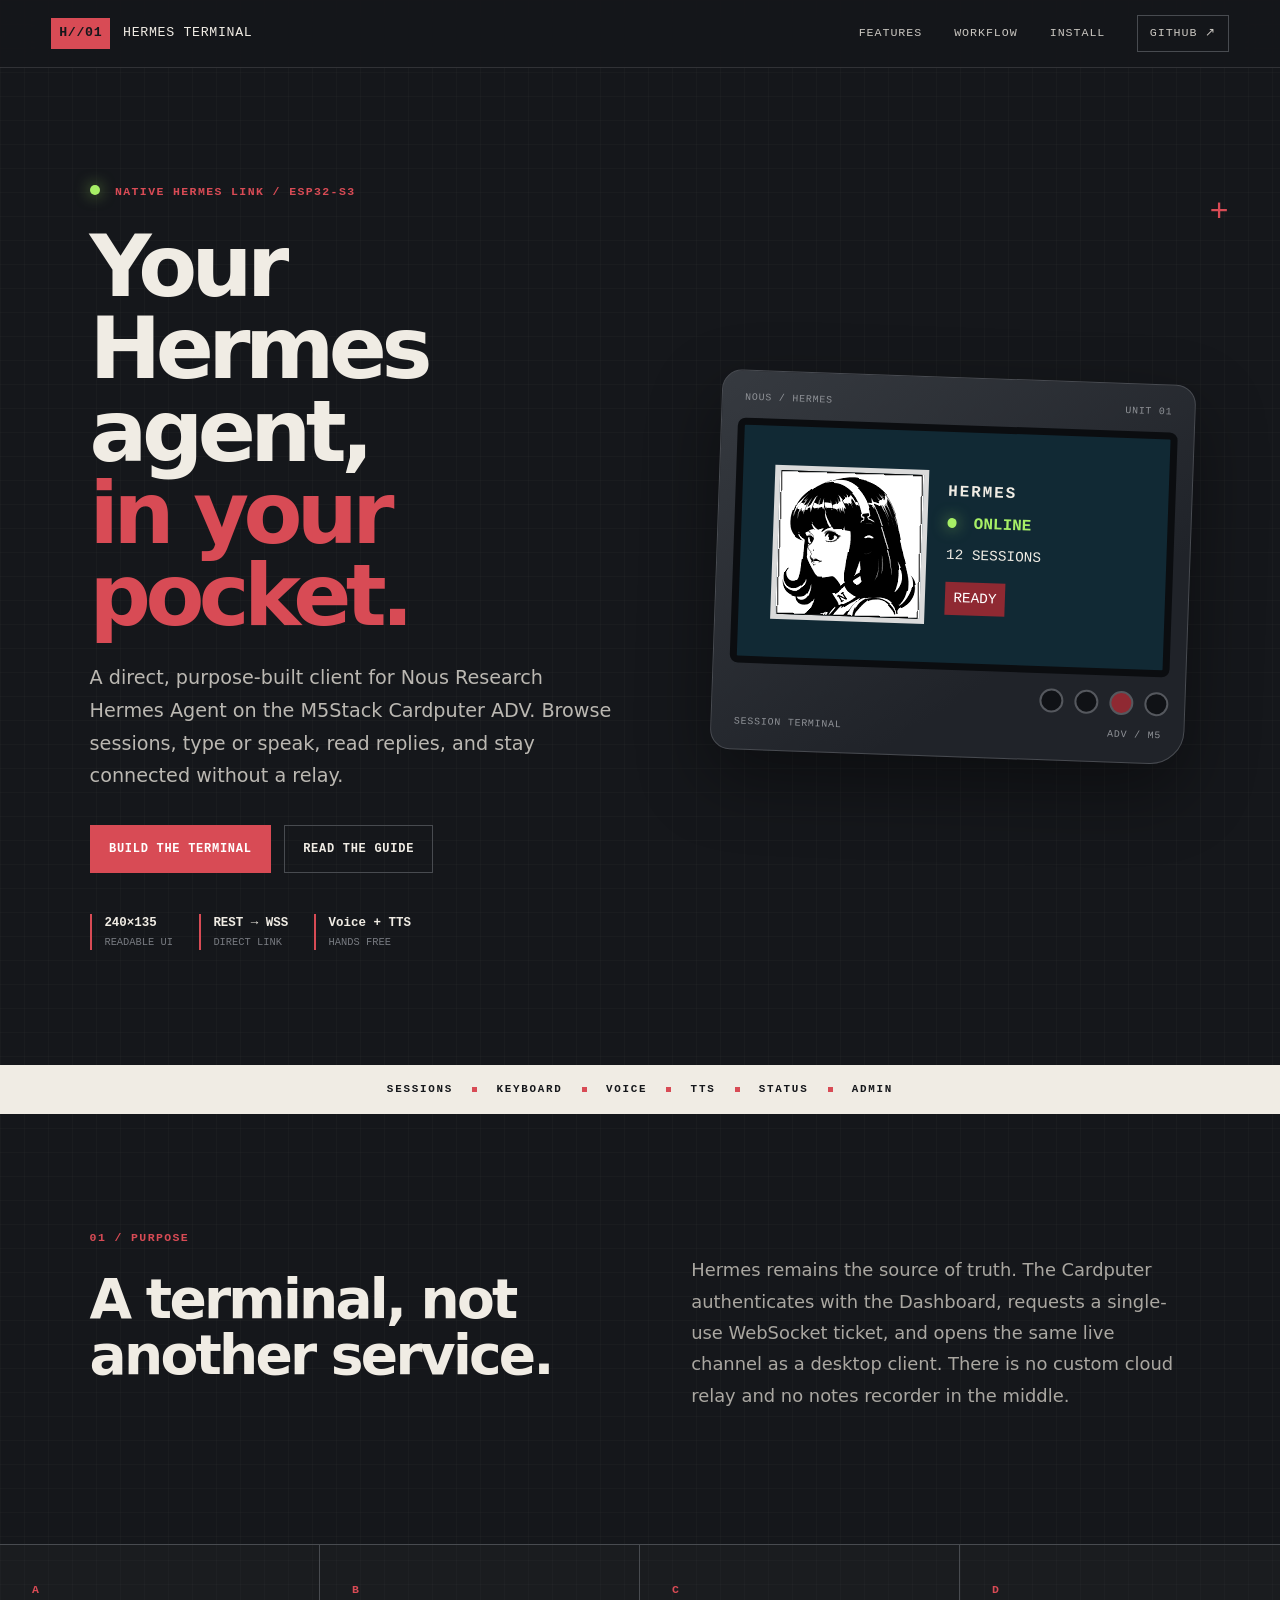
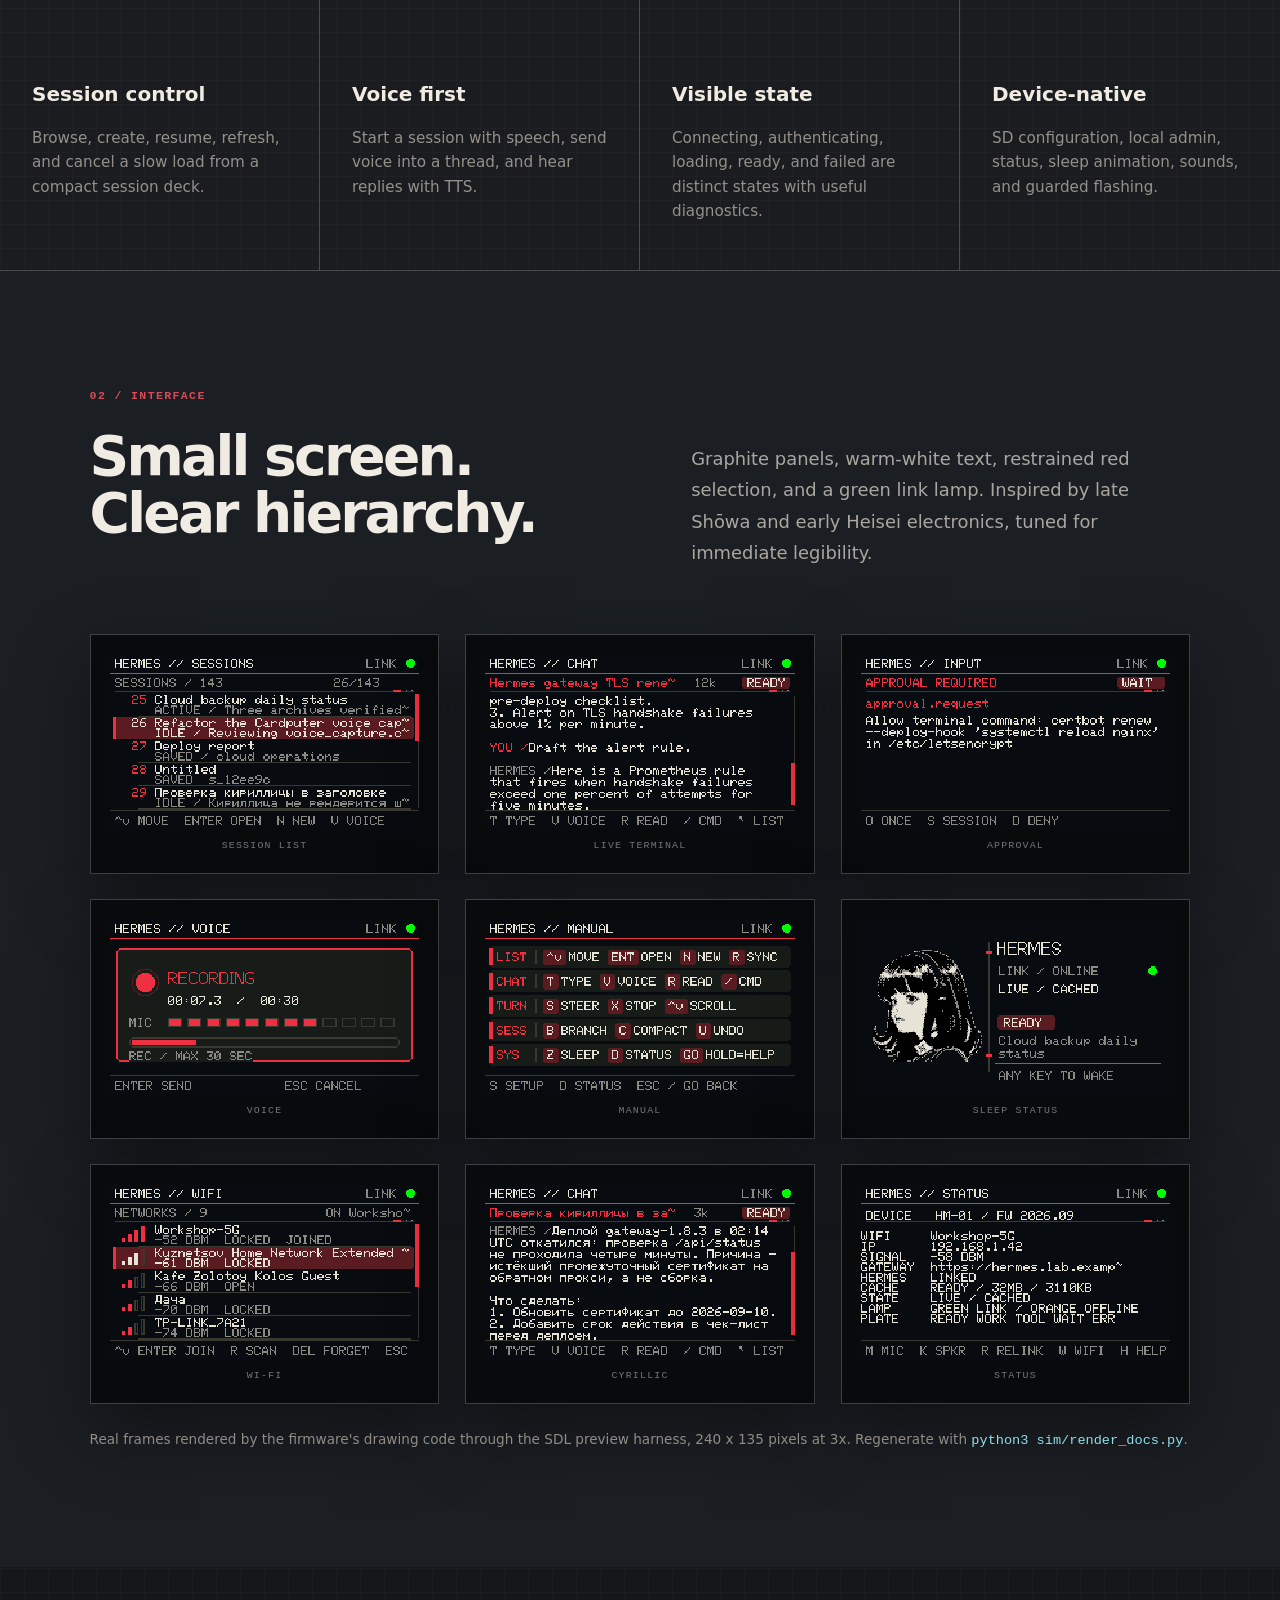
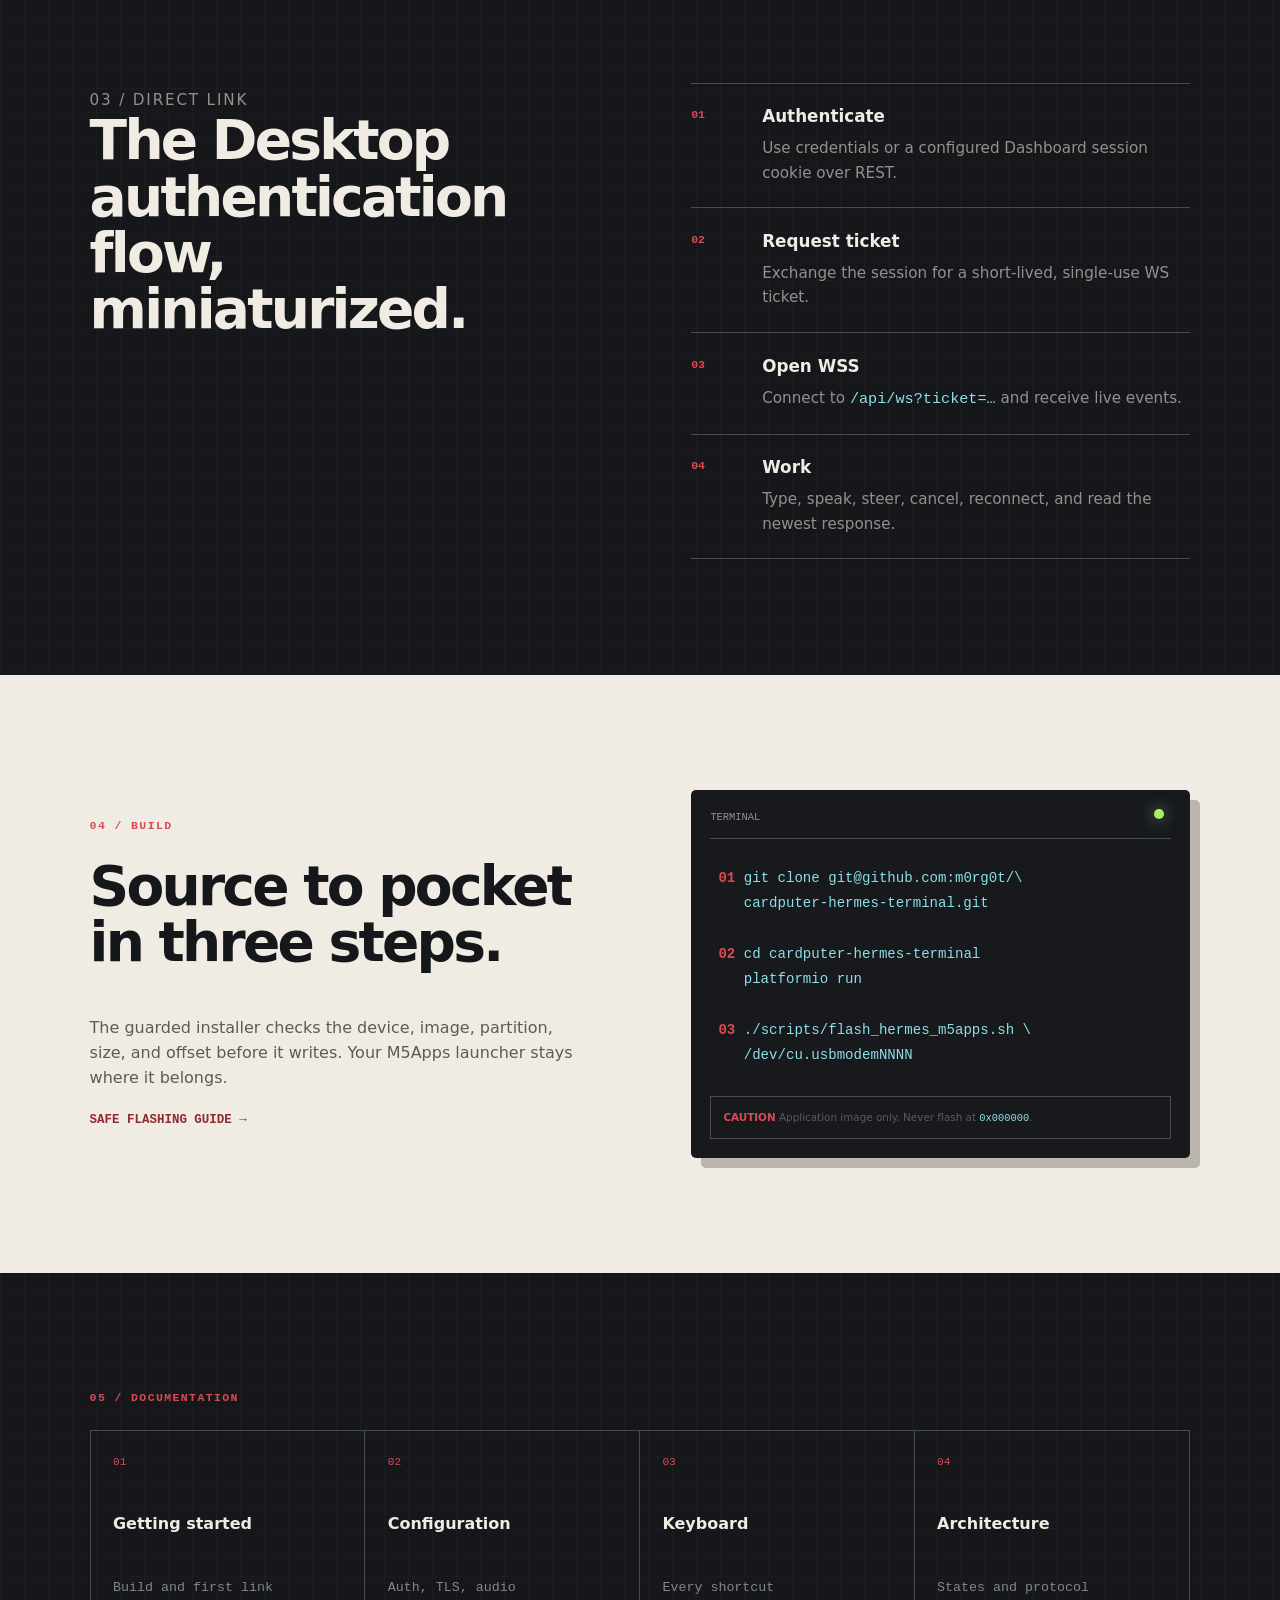
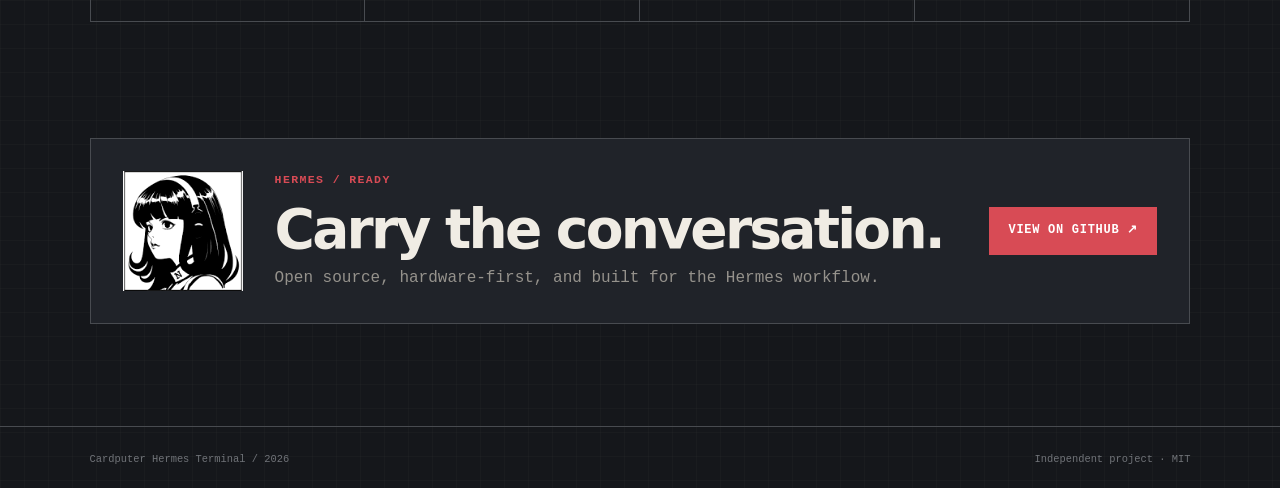
==== commit de5ef2b3: "Site and README: add Wi-Fi, Cyrillic, and Status frames; real OG image The interface section and REA" ====
--- a/site/index.html
+++ b/site/index.html
@@ -72,6 +72,9 @@
         <figure><img src="assets/screens/recording.png" width="720" height="405" alt="Voice recording with a twelve segment level meter" loading="lazy"><figcaption>VOICE</figcaption></figure>
         <figure><img src="assets/screens/help-manual.png" width="720" height="405" alt="On-device key manual" loading="lazy"><figcaption>MANUAL</figcaption></figure>
         <figure><img src="assets/screens/sleep-ready.png" width="720" height="405" alt="Hermes portrait sleep screen" loading="lazy"><figcaption>SLEEP STATUS</figcaption></figure>
+        <figure><img src="assets/screens/wifi-list.png" width="720" height="405" alt="Wi-Fi networks listed by signal with joined and saved markers" loading="lazy"><figcaption>WI-FI</figcaption></figure>
+        <figure><img src="assets/screens/chat-cyrillic.png" width="720" height="405" alt="Russian Hermes reply rendered with the built-in Cyrillic glyphs" loading="lazy"><figcaption>CYRILLIC</figcaption></figure>
+        <figure><img src="assets/screens/help-status.png" width="720" height="405" alt="Status page with network details and indicator legend" loading="lazy"><figcaption>STATUS</figcaption></figure>
       </div>
       <p class="shots-note">Real frames rendered by the firmware's drawing code through the SDL preview harness, 240 x 135 pixels at 3x. Regenerate with <code>python3 sim/render_docs.py</code>.</p>
     </section>
